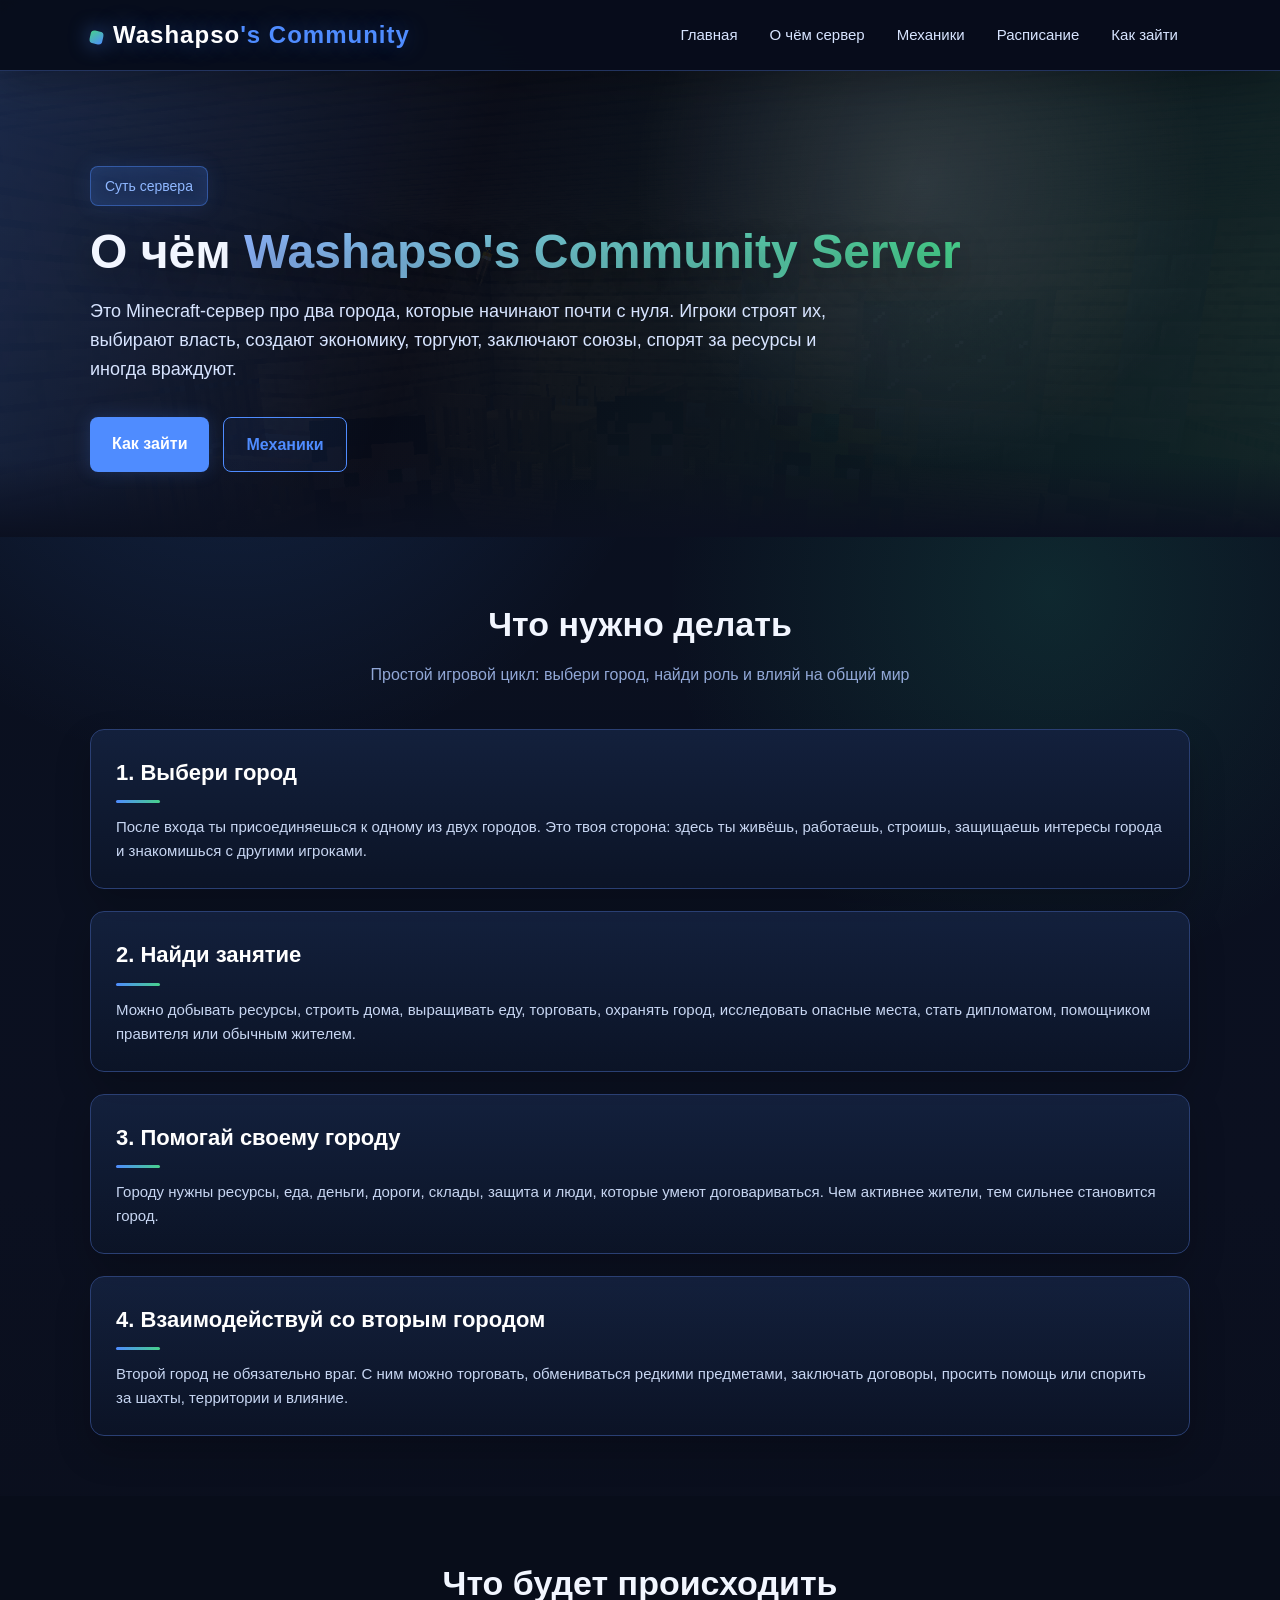
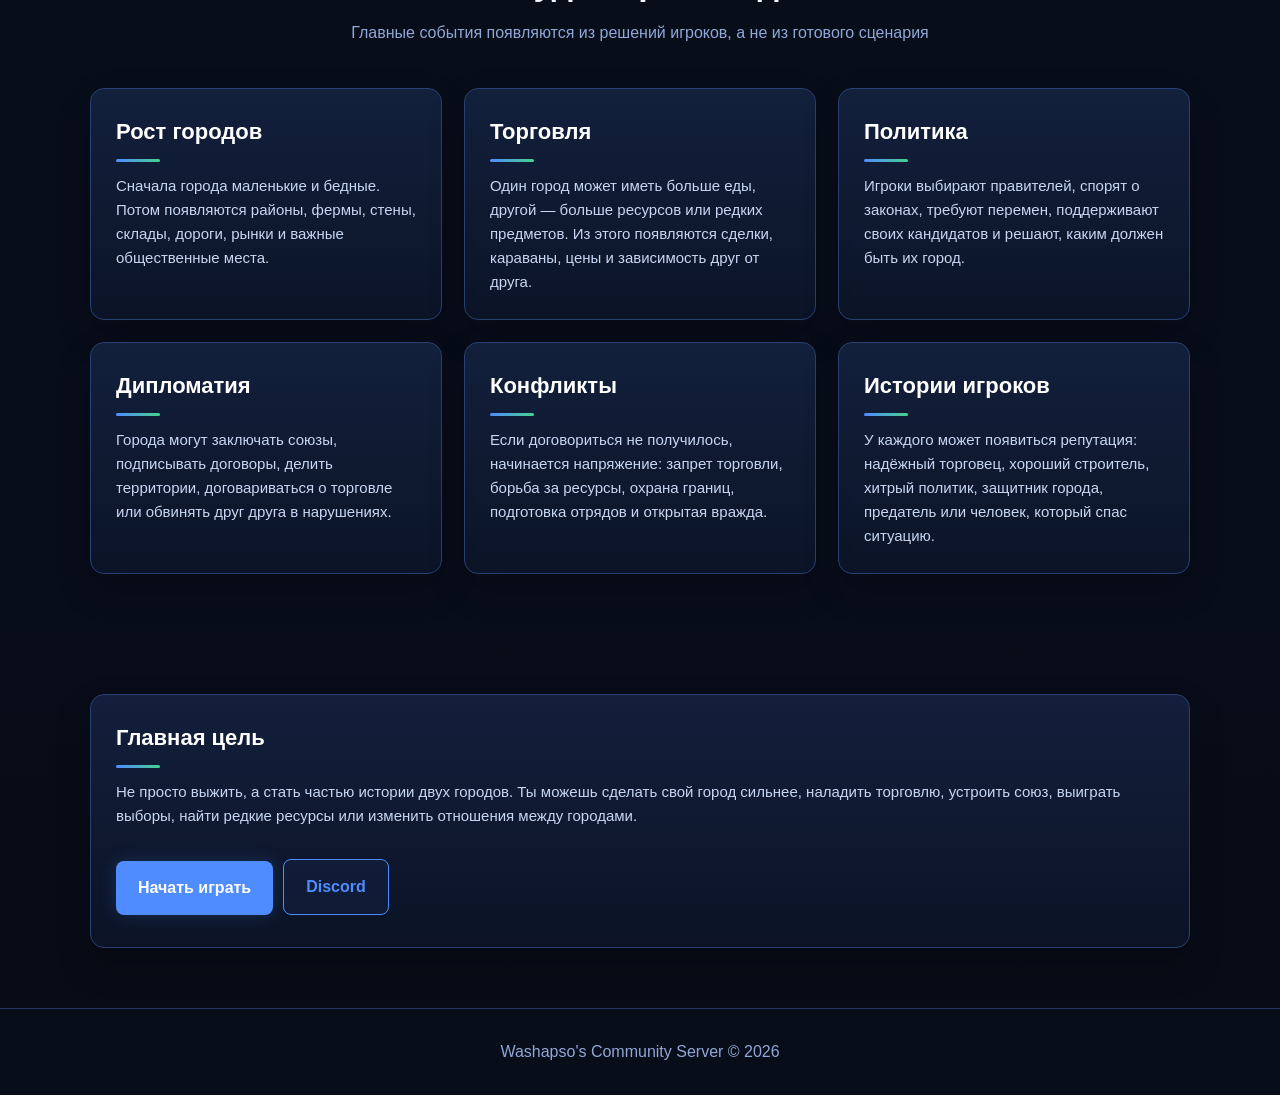
==== about.html @ c5981909 "Add files via upload" ====
<!DOCTYPE html>
<html lang="ru">
<head>
<meta charset="UTF-8">
<meta name="viewport" content="width=device-width, initial-scale=1.0">
<title>Washapso's Community Server — О чём сервер</title>
<style>
*{margin:0;padding:0;box-sizing:border-box}
body{font-family:Arial,sans-serif;background:#0b1020;color:#f2f6ff;line-height:1.6}
header{background:rgba(8,13,28,.95);border-bottom:1px solid #23345f;position:sticky;top:0;z-index:10}
.container{width:90%;max-width:1100px;margin:0 auto}
.nav{min-height:70px;display:flex;justify-content:space-between;align-items:center;gap:15px}
.logo{font-size:24px;font-weight:bold;letter-spacing:1px;color:#fff;text-decoration:none}
.logo span{color:#4f8cff}
.nav-links a{color:#d7e4ff;text-decoration:none;margin-left:22px;font-size:15px;transition:.2s}
.nav-links a:hover{color:#4f8cff}
.hero{padding:95px 0 65px;background:linear-gradient(rgba(8,13,28,.86),rgba(7,11,24,.98)),url("background.png");background-size:cover;background-position:center;background-repeat:no-repeat}
.hero.home{min-height:82vh;display:flex;align-items:center}
.hero-content{max-width:760px}
.tag{display:inline-block;background:rgba(79,140,255,.16);border:1px solid rgba(79,140,255,.45);color:#8fb7ff;padding:8px 14px;border-radius:30px;font-size:14px;margin-bottom:20px}
h1{font-size:48px;line-height:1.1;margin-bottom:18px}
h1 span{color:#4f8cff}
.hero p{color:#d7e4ff;font-size:18px;max-width:760px;margin-bottom:28px}
section{padding:60px 0}.features{background:#080d1a}
.section-title{text-align:center;margin-bottom:42px}
.section-title h2{font-size:34px;margin-bottom:10px}.section-title p{color:#91a7d6}
.cards{display:grid;grid-template-columns:repeat(auto-fit,minmax(260px,1fr));gap:22px}
.card,.step,.ip-box{background:#101a33;border:1px solid #2a3f73;border-radius:14px;padding:25px;transition:.2s}
.card:hover,.step:hover,.ip-box:hover{transform:translateY(-3px);border-color:#4f8cff;box-shadow:0 0 22px rgba(79,140,255,.10)}
.card h3,.step h2,.ip-box h3{color:#fff;font-size:22px;margin-bottom:12px}
.card p,.step p,.ip-box p,li{color:#c7d6f2;font-size:15px}
ul{margin-left:20px;margin-top:10px}
.buttons{display:flex;gap:14px;flex-wrap:wrap}
.btn{display:inline-block;padding:14px 22px;border-radius:8px;text-decoration:none;font-weight:bold;transition:.2s;margin-top:5px}
.btn-primary{background:#4f8cff;color:white;box-shadow:0 0 18px rgba(79,140,255,.20)}
.btn-primary:hover{background:#3f72d6}
.btn-secondary{border:1px solid #4f8cff;color:#4f8cff}
.btn-secondary:hover{background:rgba(79,140,255,.14)}
.ip{margin-top:12px;padding:16px;background:#0b1020;border:1px dashed #4f8cff;border-radius:10px;font-size:21px;color:#4f8cff;word-break:break-all;display:inline-block}
.steps{display:grid;gap:22px}.warning{border-left:5px solid #d8674a}.note{color:#91a7d6;font-size:14px;margin-top:10px}
.time-schedule{max-width:760px;margin:0 auto;background:#101a33;border:1px solid #2a3f73;border-radius:18px;overflow:hidden;box-shadow:0 0 24px rgba(79,140,255,.10)}
.time-row{display:grid;grid-template-columns:160px 1fr;border-bottom:1px solid #2a3f73;transition:.2s}
.time-row:last-child{border-bottom:none}.time-row:hover{background:rgba(79,140,255,.08)}
.time-cell{padding:18px;color:#c7d6f2}.time-cell:first-child{border-right:1px solid #2a3f73;color:#8fb7ff;font-weight:bold;font-size:18px;text-align:center;background:#0d162b}
.time-note{max-width:760px;margin:28px auto 0;background:rgba(79,140,255,.10);border:1px solid rgba(79,140,255,.35);border-radius:16px;padding:22px;color:#d7e4ff;text-align:center}
footer{padding:30px 0;text-align:center;border-top:1px solid #23345f;color:#91a7d6;background:#080d1a}
@media(max-width:700px){.nav{padding:18px 0;flex-direction:column}.nav-links{text-align:center}.nav-links a{margin:0 8px;font-size:14px}h1{font-size:36px}.hero{text-align:center}.buttons{justify-content:center}.time-row{grid-template-columns:1fr}.time-cell:first-child{border-right:none;border-bottom:1px solid #2a3f73}.time-cell{text-align:center}}
</style>
<link rel="stylesheet" href="enhance.css">
<script src="enhance.js" defer></script>
</head>
<body>
<header><div class="container"><div class="nav">
<a href="index.html" class="logo">Washapso<span>'s Community</span></a>
<div class="nav-links">
<a href="index.html">Главная</a>
<a href="about.html">О чём сервер</a>
<a href="mechanics.html">Механики</a>
<a href="schedule.html">Расписание</a>
<a href="guide.html">Как зайти</a>
</div></div></div></header>

<section class="hero"><div class="container"><div class="tag">Суть сервера</div><h1>О чём <span>Washapso's Community Server</span></h1><p>Это Minecraft-сервер про два города, которые начинают почти с нуля. Игроки строят их, выбирают власть, создают экономику, торгуют, заключают союзы, спорят за ресурсы и иногда враждуют.</p><div class="buttons"><a href="guide.html" class="btn btn-primary">Как зайти</a><a href="mechanics.html" class="btn btn-secondary">Механики</a></div></div></section>

<section><div class="container"><div class="section-title"><h2>Что нужно делать</h2><p>Простой игровой цикл: выбери город, найди роль и влияй на общий мир</p></div>
<div class="steps">
<div class="step"><h2>1. Выбери город</h2><p>После входа ты присоединяешься к одному из двух городов. Это твоя сторона: здесь ты живёшь, работаешь, строишь, защищаешь интересы города и знакомишься с другими игроками.</p></div>
<div class="step"><h2>2. Найди занятие</h2><p>Можно добывать ресурсы, строить дома, выращивать еду, торговать, охранять город, исследовать опасные места, стать дипломатом, помощником правителя или обычным жителем.</p></div>
<div class="step"><h2>3. Помогай своему городу</h2><p>Городу нужны ресурсы, еда, деньги, дороги, склады, защита и люди, которые умеют договариваться. Чем активнее жители, тем сильнее становится город.</p></div>
<div class="step"><h2>4. Взаимодействуй со вторым городом</h2><p>Второй город не обязательно враг. С ним можно торговать, обмениваться редкими предметами, заключать договоры, просить помощь или спорить за шахты, территории и влияние.</p></div>
</div></div></section>

<section class="features"><div class="container"><div class="section-title"><h2>Что будет происходить</h2><p>Главные события появляются из решений игроков, а не из готового сценария</p></div>
<div class="cards">
<div class="card"><h3>Рост городов</h3><p>Сначала города маленькие и бедные. Потом появляются районы, фермы, стены, склады, дороги, рынки и важные общественные места.</p></div>
<div class="card"><h3>Торговля</h3><p>Один город может иметь больше еды, другой — больше ресурсов или редких предметов. Из этого появляются сделки, караваны, цены и зависимость друг от друга.</p></div>
<div class="card"><h3>Политика</h3><p>Игроки выбирают правителей, спорят о законах, требуют перемен, поддерживают своих кандидатов и решают, каким должен быть их город.</p></div>
<div class="card"><h3>Дипломатия</h3><p>Города могут заключать союзы, подписывать договоры, делить территории, договариваться о торговле или обвинять друг друга в нарушениях.</p></div>
<div class="card"><h3>Конфликты</h3><p>Если договориться не получилось, начинается напряжение: запрет торговли, борьба за ресурсы, охрана границ, подготовка отрядов и открытая вражда.</p></div>
<div class="card"><h3>Истории игроков</h3><p>У каждого может появиться репутация: надёжный торговец, хороший строитель, хитрый политик, защитник города, предатель или человек, который спас ситуацию.</p></div>
</div></div></section>

<section><div class="container"><div class="ip-box"><h3>Главная цель</h3><p>Не просто выжить, а стать частью истории двух городов. Ты можешь сделать свой город сильнее, наладить торговлю, устроить союз, выиграть выборы, найти редкие ресурсы или изменить отношения между городами.</p><br><a href="guide.html" class="btn btn-primary">Начать играть</a><a href="https://discord.gg/q3A6Ncnrwr" class="btn btn-secondary" target="_blank" rel="noopener noreferrer">Discord</a></div></div></section>

<footer><div class="container"><p>Washapso's Community Server © 2026</p></div></footer>
</body></html>
---- enhance.css ----
html{scroll-behavior:smooth}
body{
  min-height:100vh;
  overflow-x:hidden;
  background:
    radial-gradient(circle at 18% 12%,rgba(68,143,255,.18),transparent 28rem),
    radial-gradient(circle at 82% 22%,rgba(47,202,152,.13),transparent 24rem),
    linear-gradient(180deg,#09101f 0%,#0b1020 44%,#070b15 100%);
}
body::before{
  content:"";
  position:fixed;
  inset:0;
  pointer-events:none;
  z-index:-1;
  opacity:.22;
  background-image:
    linear-gradient(rgba(255,255,255,.05) 1px,transparent 1px),
    linear-gradient(90deg,rgba(255,255,255,.05) 1px,transparent 1px);
  background-size:56px 56px;
  mask-image:linear-gradient(to bottom,rgba(0,0,0,.9),transparent 80%);
}
header{
  backdrop-filter:blur(16px);
  box-shadow:0 12px 36px rgba(0,0,0,.24);
}
.logo{position:relative;text-shadow:0 0 22px rgba(79,140,255,.35)}
.logo::before{
  content:"";
  display:inline-block;
  width:13px;
  height:13px;
  margin-right:10px;
  border-radius:4px;
  background:linear-gradient(135deg,#47d18c,#4f8cff);
  box-shadow:0 0 20px rgba(79,140,255,.62);
  transform:translateY(1px) rotate(12deg);
}
.nav-links{
  display:flex;
  align-items:center;
  gap:8px;
  flex-wrap:wrap;
}
.nav-links a{
  margin-left:0;
  padding:9px 12px;
  border-radius:8px;
  position:relative;
}
.nav-links a:hover,.nav-links a.active{
  color:#fff;
  background:rgba(79,140,255,.14);
}
.nav-links a.active::after{
  content:"";
  position:absolute;
  left:12px;
  right:12px;
  bottom:5px;
  height:2px;
  border-radius:999px;
  background:#47d18c;
}
.hero{
  position:relative;
  overflow:hidden;
  background-attachment:fixed;
}
.hero::before{
  content:"";
  position:absolute;
  inset:0;
  pointer-events:none;
  background:
    linear-gradient(110deg,rgba(79,140,255,.2),transparent 35%,rgba(71,209,140,.12)),
    radial-gradient(circle at 72% 24%,rgba(255,255,255,.14),transparent 18rem);
  animation:heroGlow 8s ease-in-out infinite alternate;
}
.hero::after{
  content:"";
  position:absolute;
  left:0;
  right:0;
  bottom:-1px;
  height:80px;
  background:linear-gradient(to bottom,transparent,#0b1020);
}
.hero .container{position:relative;z-index:1}
.tag{
  border-radius:8px;
  box-shadow:inset 0 0 18px rgba(79,140,255,.1),0 0 22px rgba(79,140,255,.12);
}
h1{
  max-width:920px;
  letter-spacing:0;
  text-wrap:balance;
  text-shadow:0 10px 32px rgba(0,0,0,.38);
}
h1 span{
  background:linear-gradient(90deg,#8fb7ff,#47d18c);
  -webkit-background-clip:text;
  background-clip:text;
  color:transparent;
}
section{position:relative}
.section-title h2{text-wrap:balance}
.cards{align-items:stretch}
.card,.step,.ip-box,.time-schedule,.time-note{
  position:relative;
  overflow:hidden;
  background:linear-gradient(180deg,rgba(20,33,62,.94),rgba(12,20,39,.94));
  box-shadow:0 16px 36px rgba(0,0,0,.2);
}
.card::before,.step::before,.ip-box::before{
  content:"";
  position:absolute;
  inset:0;
  pointer-events:none;
  opacity:0;
  background:linear-gradient(135deg,rgba(79,140,255,.18),transparent 36%,rgba(71,209,140,.12));
  transition:opacity .25s ease;
}
.card:hover::before,.step:hover::before,.ip-box:hover::before{opacity:1}
.card:hover,.step:hover,.ip-box:hover{
  transform:translateY(-7px);
  box-shadow:0 22px 50px rgba(0,0,0,.34),0 0 28px rgba(79,140,255,.18);
}
.card h3,.step h2,.ip-box h3{position:relative}
.card h3::after,.step h2::after,.ip-box h3::after{
  content:"";
  display:block;
  width:44px;
  height:3px;
  margin-top:10px;
  border-radius:999px;
  background:linear-gradient(90deg,#4f8cff,#47d18c);
}
.btn{
  position:relative;
  overflow:hidden;
  border-radius:8px;
  transform:translateZ(0);
}
.btn:hover{transform:translateY(-2px)}
.step .btn + .btn,.ip-box .btn + .btn{margin-left:10px}
.btn::after{
  content:"";
  position:absolute;
  inset:auto auto 0 50%;
  width:0;
  height:0;
  border-radius:999px;
  background:rgba(255,255,255,.22);
  transform:translate(-50%,50%);
  transition:width .35s ease,height .35s ease;
}
.btn:active::after{width:240px;height:240px}
.btn-secondary{
  background:rgba(79,140,255,.06);
}
.ip{
  cursor:pointer;
  transition:transform .2s ease,box-shadow .2s ease,background .2s ease;
}
.ip:hover{
  transform:translateY(-2px);
  background:#0e1930;
  box-shadow:0 0 24px rgba(79,140,255,.16);
}
.copy-badge{
  display:inline-flex;
  margin-left:10px;
  padding:7px 10px;
  border:1px solid rgba(71,209,140,.45);
  border-radius:8px;
  color:#9ff0c2;
  background:rgba(71,209,140,.1);
  font-size:13px;
  vertical-align:middle;
  opacity:0;
  transform:translateY(6px);
  transition:.22s ease;
}
.copy-badge.show{opacity:1;transform:translateY(0)}
.time-row{
  cursor:default;
  background:linear-gradient(90deg,transparent,transparent);
}
.time-row.active{
  background:linear-gradient(90deg,rgba(71,209,140,.12),rgba(79,140,255,.08));
}
.time-row.active .time-cell:first-child{color:#9ff0c2}
.reveal{
  opacity:0;
  transform:translateY(24px);
  transition:opacity .55s ease,transform .55s ease;
}
.reveal.visible{
  opacity:1;
  transform:translateY(0);
}
.page-progress{
  position:fixed;
  left:0;
  top:0;
  height:3px;
  width:0;
  z-index:99;
  background:linear-gradient(90deg,#4f8cff,#47d18c);
  box-shadow:0 0 18px rgba(79,140,255,.5);
}
.to-top{
  position:fixed;
  right:18px;
  bottom:18px;
  width:44px;
  height:44px;
  border:1px solid rgba(143,183,255,.45);
  border-radius:8px;
  color:#fff;
  background:rgba(16,26,51,.86);
  backdrop-filter:blur(12px);
  cursor:pointer;
  opacity:0;
  transform:translateY(12px);
  pointer-events:none;
  transition:.22s ease;
  z-index:20;
}
.to-top.show{
  opacity:1;
  transform:translateY(0);
  pointer-events:auto;
}
.to-top:hover{background:#4f8cff}
@keyframes heroGlow{
  from{opacity:.55;transform:translateX(-2%)}
  to{opacity:1;transform:translateX(2%)}
}
@media(max-width:700px){
  .hero{background-attachment:scroll}
  .nav-links{justify-content:center}
  .nav-links a{padding:8px 9px}
  .copy-badge{display:flex;width:max-content;margin:10px auto 0}
  .step .btn + .btn,.ip-box .btn + .btn{margin-left:0}
  .to-top{right:12px;bottom:12px}
}
@media(prefers-reduced-motion:reduce){
  *,*::before,*::after{animation:none!important;scroll-behavior:auto!important;transition:none!important}
  .reveal{opacity:1;transform:none}
}
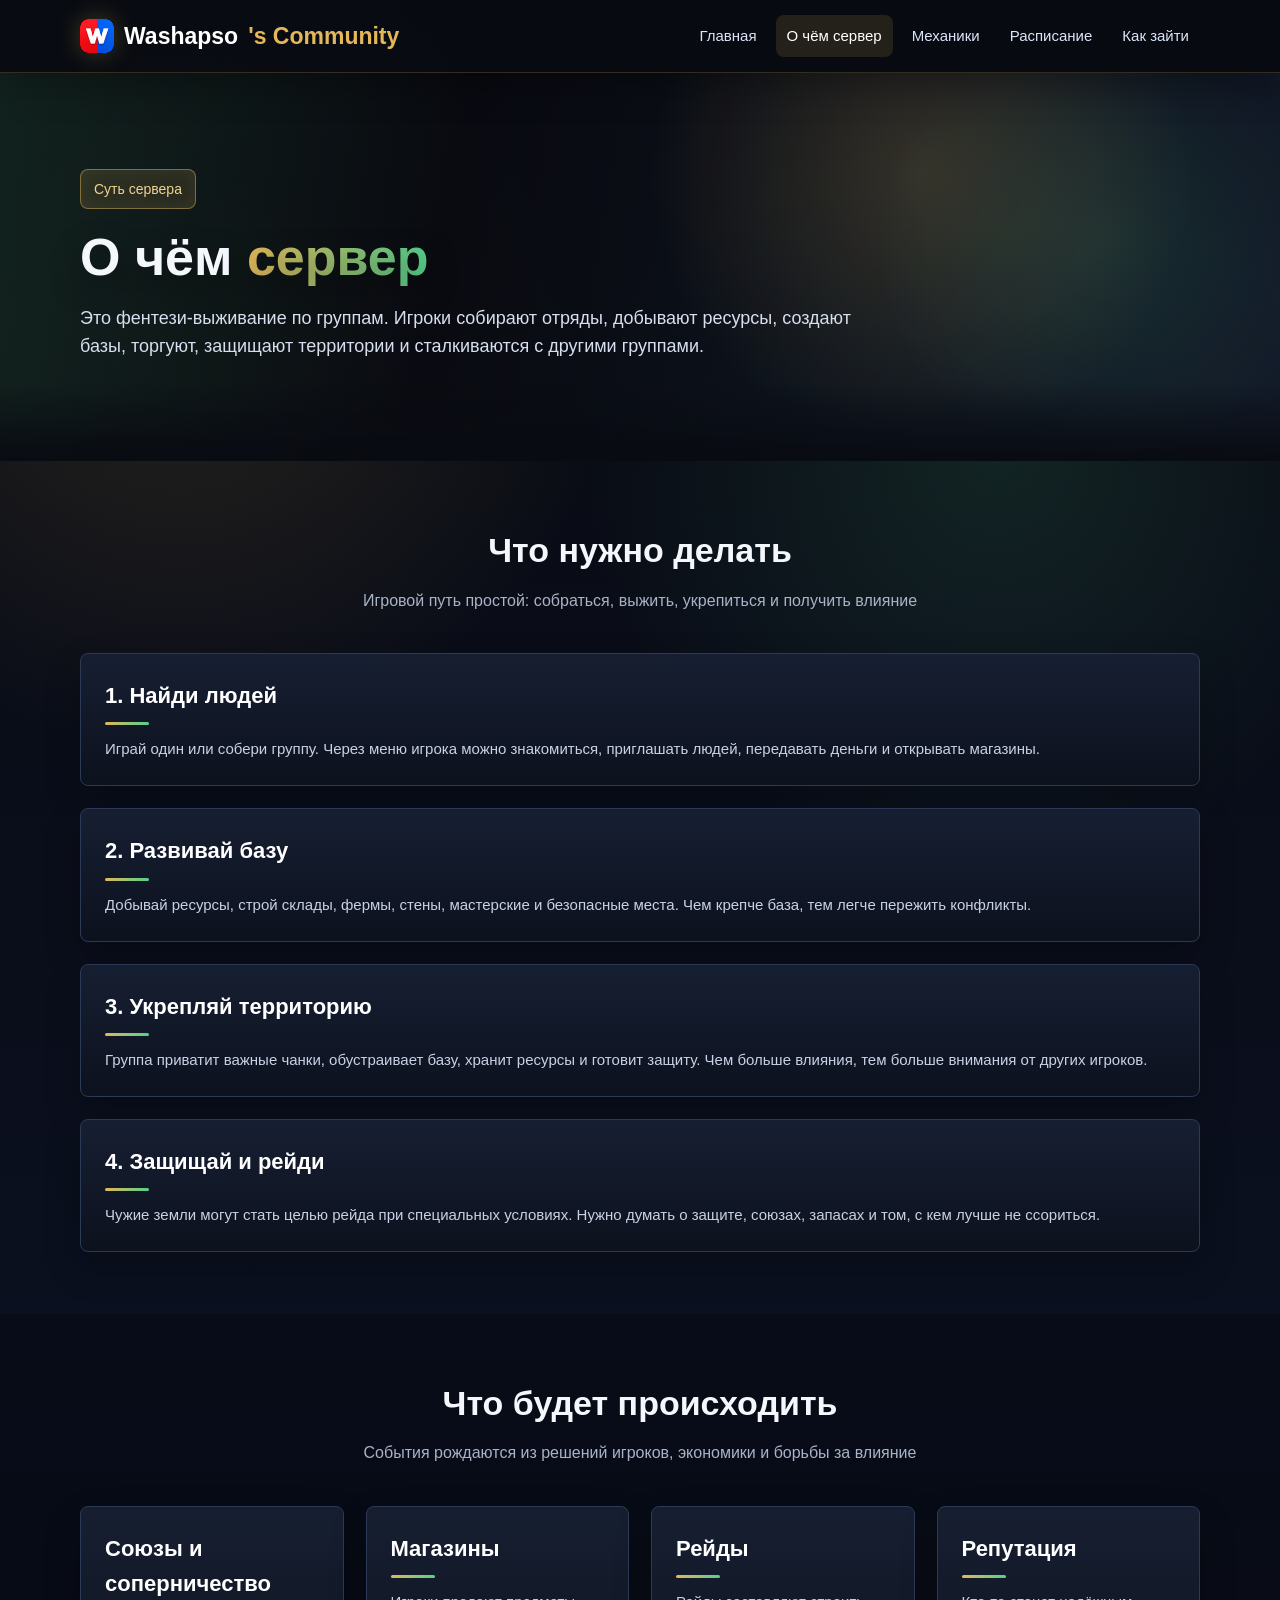
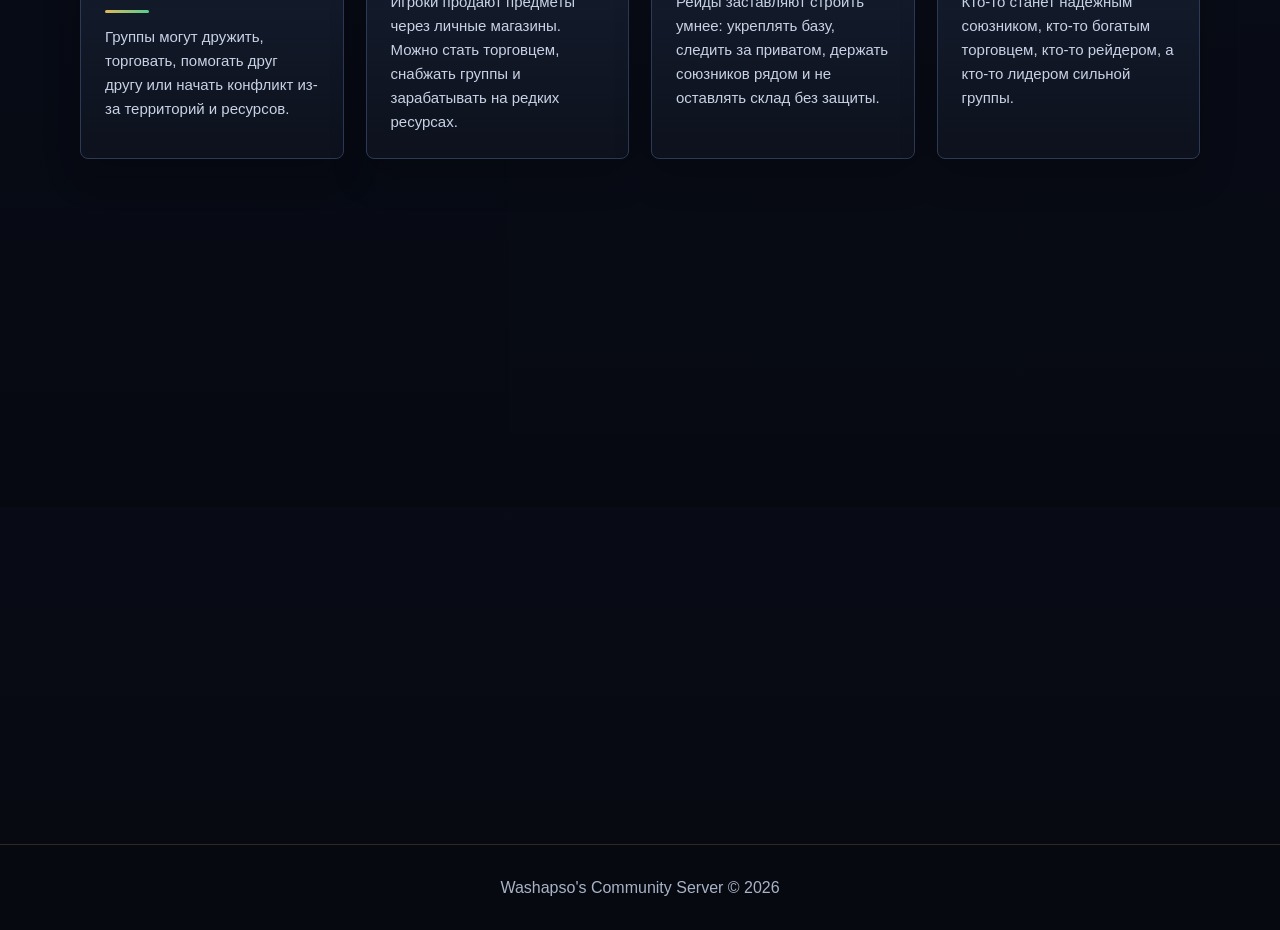
==== commit 36569340: "Add files via upload" ====
--- a/about.html
+++ b/about.html
@@ -4,54 +4,12 @@
 <meta charset="UTF-8">
 <meta name="viewport" content="width=device-width, initial-scale=1.0">
 <title>Washapso's Community Server — О чём сервер</title>
-<style>
-*{margin:0;padding:0;box-sizing:border-box}
-body{font-family:Arial,sans-serif;background:#0b1020;color:#f2f6ff;line-height:1.6}
-header{background:rgba(8,13,28,.95);border-bottom:1px solid #23345f;position:sticky;top:0;z-index:10}
-.container{width:90%;max-width:1100px;margin:0 auto}
-.nav{min-height:70px;display:flex;justify-content:space-between;align-items:center;gap:15px}
-.logo{font-size:24px;font-weight:bold;letter-spacing:1px;color:#fff;text-decoration:none}
-.logo span{color:#4f8cff}
-.nav-links a{color:#d7e4ff;text-decoration:none;margin-left:22px;font-size:15px;transition:.2s}
-.nav-links a:hover{color:#4f8cff}
-.hero{padding:95px 0 65px;background:linear-gradient(rgba(8,13,28,.86),rgba(7,11,24,.98)),url("background.png");background-size:cover;background-position:center;background-repeat:no-repeat}
-.hero.home{min-height:82vh;display:flex;align-items:center}
-.hero-content{max-width:760px}
-.tag{display:inline-block;background:rgba(79,140,255,.16);border:1px solid rgba(79,140,255,.45);color:#8fb7ff;padding:8px 14px;border-radius:30px;font-size:14px;margin-bottom:20px}
-h1{font-size:48px;line-height:1.1;margin-bottom:18px}
-h1 span{color:#4f8cff}
-.hero p{color:#d7e4ff;font-size:18px;max-width:760px;margin-bottom:28px}
-section{padding:60px 0}.features{background:#080d1a}
-.section-title{text-align:center;margin-bottom:42px}
-.section-title h2{font-size:34px;margin-bottom:10px}.section-title p{color:#91a7d6}
-.cards{display:grid;grid-template-columns:repeat(auto-fit,minmax(260px,1fr));gap:22px}
-.card,.step,.ip-box{background:#101a33;border:1px solid #2a3f73;border-radius:14px;padding:25px;transition:.2s}
-.card:hover,.step:hover,.ip-box:hover{transform:translateY(-3px);border-color:#4f8cff;box-shadow:0 0 22px rgba(79,140,255,.10)}
-.card h3,.step h2,.ip-box h3{color:#fff;font-size:22px;margin-bottom:12px}
-.card p,.step p,.ip-box p,li{color:#c7d6f2;font-size:15px}
-ul{margin-left:20px;margin-top:10px}
-.buttons{display:flex;gap:14px;flex-wrap:wrap}
-.btn{display:inline-block;padding:14px 22px;border-radius:8px;text-decoration:none;font-weight:bold;transition:.2s;margin-top:5px}
-.btn-primary{background:#4f8cff;color:white;box-shadow:0 0 18px rgba(79,140,255,.20)}
-.btn-primary:hover{background:#3f72d6}
-.btn-secondary{border:1px solid #4f8cff;color:#4f8cff}
-.btn-secondary:hover{background:rgba(79,140,255,.14)}
-.ip{margin-top:12px;padding:16px;background:#0b1020;border:1px dashed #4f8cff;border-radius:10px;font-size:21px;color:#4f8cff;word-break:break-all;display:inline-block}
-.steps{display:grid;gap:22px}.warning{border-left:5px solid #d8674a}.note{color:#91a7d6;font-size:14px;margin-top:10px}
-.time-schedule{max-width:760px;margin:0 auto;background:#101a33;border:1px solid #2a3f73;border-radius:18px;overflow:hidden;box-shadow:0 0 24px rgba(79,140,255,.10)}
-.time-row{display:grid;grid-template-columns:160px 1fr;border-bottom:1px solid #2a3f73;transition:.2s}
-.time-row:last-child{border-bottom:none}.time-row:hover{background:rgba(79,140,255,.08)}
-.time-cell{padding:18px;color:#c7d6f2}.time-cell:first-child{border-right:1px solid #2a3f73;color:#8fb7ff;font-weight:bold;font-size:18px;text-align:center;background:#0d162b}
-.time-note{max-width:760px;margin:28px auto 0;background:rgba(79,140,255,.10);border:1px solid rgba(79,140,255,.35);border-radius:16px;padding:22px;color:#d7e4ff;text-align:center}
-footer{padding:30px 0;text-align:center;border-top:1px solid #23345f;color:#91a7d6;background:#080d1a}
-@media(max-width:700px){.nav{padding:18px 0;flex-direction:column}.nav-links{text-align:center}.nav-links a{margin:0 8px;font-size:14px}h1{font-size:36px}.hero{text-align:center}.buttons{justify-content:center}.time-row{grid-template-columns:1fr}.time-cell:first-child{border-right:none;border-bottom:1px solid #2a3f73}.time-cell{text-align:center}}
-</style>
-<link rel="stylesheet" href="enhance.css">
-<script src="enhance.js" defer></script>
+<link rel="stylesheet" href="styles.css?v=5">
+<script src="app.js" defer></script>
 </head>
 <body>
 <header><div class="container"><div class="nav">
-<a href="index.html" class="logo">Washapso<span>'s Community</span></a>
+<a href="index.html" class="logo"><img src="server-icon.png" alt="">Washapso<span>'s Community</span></a>
 <div class="nav-links">
 <a href="index.html">Главная</a>
 <a href="about.html">О чём сервер</a>
@@ -60,27 +18,27 @@
 <a href="guide.html">Как зайти</a>
 </div></div></div></header>
 
-<section class="hero"><div class="container"><div class="tag">Суть сервера</div><h1>О чём <span>Washapso's Community Server</span></h1><p>Это Minecraft-сервер про два города, которые начинают почти с нуля. Игроки строят их, выбирают власть, создают экономику, торгуют, заключают союзы, спорят за ресурсы и иногда враждуют.</p><div class="buttons"><a href="guide.html" class="btn btn-primary">Как зайти</a><a href="mechanics.html" class="btn btn-secondary">Механики</a></div></div></section>
+<section class="hero"><div class="container"><div class="tag">Суть сервера</div><h1>О чём <span>сервер</span></h1><p>Это фентези-выживание по группам. Игроки собирают отряды, добывают ресурсы, создают базы, торгуют, защищают территории и сталкиваются с другими группами.</p></div></section>
 
-<section><div class="container"><div class="section-title"><h2>Что нужно делать</h2><p>Простой игровой цикл: выбери город, найди роль и влияй на общий мир</p></div>
+<section><div class="container"><div class="section-title"><h2>Что нужно делать</h2><p>Игровой путь простой: собраться, выжить, укрепиться и получить влияние</p></div>
 <div class="steps">
-<div class="step"><h2>1. Выбери город</h2><p>После входа ты присоединяешься к одному из двух городов. Это твоя сторона: здесь ты живёшь, работаешь, строишь, защищаешь интересы города и знакомишься с другими игроками.</p></div>
-<div class="step"><h2>2. Найди занятие</h2><p>Можно добывать ресурсы, строить дома, выращивать еду, торговать, охранять город, исследовать опасные места, стать дипломатом, помощником правителя или обычным жителем.</p></div>
-<div class="step"><h2>3. Помогай своему городу</h2><p>Городу нужны ресурсы, еда, деньги, дороги, склады, защита и люди, которые умеют договариваться. Чем активнее жители, тем сильнее становится город.</p></div>
-<div class="step"><h2>4. Взаимодействуй со вторым городом</h2><p>Второй город не обязательно враг. С ним можно торговать, обмениваться редкими предметами, заключать договоры, просить помощь или спорить за шахты, территории и влияние.</p></div>
+<div class="step"><h2>1. Найди людей</h2><p>Играй один или собери группу. Через меню игрока можно знакомиться, приглашать людей, передавать деньги и открывать магазины.</p></div>
+<div class="step"><h2>2. Развивай базу</h2><p>Добывай ресурсы, строй склады, фермы, стены, мастерские и безопасные места. Чем крепче база, тем легче пережить конфликты.</p></div>
+<div class="step"><h2>3. Укрепляй территорию</h2><p>Группа приватит важные чанки, обустраивает базу, хранит ресурсы и готовит защиту. Чем больше влияния, тем больше внимания от других игроков.</p></div>
+<div class="step"><h2>4. Защищай и рейди</h2><p>Чужие земли могут стать целью рейда при специальных условиях. Нужно думать о защите, союзах, запасах и том, с кем лучше не ссориться.</p></div>
 </div></div></section>
 
-<section class="features"><div class="container"><div class="section-title"><h2>Что будет происходить</h2><p>Главные события появляются из решений игроков, а не из готового сценария</p></div>
+<section class="section-alt"><div class="container"><div class="section-title"><h2>Что будет происходить</h2><p>События рождаются из решений игроков, экономики и борьбы за влияние</p></div>
 <div class="cards">
-<div class="card"><h3>Рост городов</h3><p>Сначала города маленькие и бедные. Потом появляются районы, фермы, стены, склады, дороги, рынки и важные общественные места.</p></div>
-<div class="card"><h3>Торговля</h3><p>Один город может иметь больше еды, другой — больше ресурсов или редких предметов. Из этого появляются сделки, караваны, цены и зависимость друг от друга.</p></div>
-<div class="card"><h3>Политика</h3><p>Игроки выбирают правителей, спорят о законах, требуют перемен, поддерживают своих кандидатов и решают, каким должен быть их город.</p></div>
-<div class="card"><h3>Дипломатия</h3><p>Города могут заключать союзы, подписывать договоры, делить территории, договариваться о торговле или обвинять друг друга в нарушениях.</p></div>
-<div class="card"><h3>Конфликты</h3><p>Если договориться не получилось, начинается напряжение: запрет торговли, борьба за ресурсы, охрана границ, подготовка отрядов и открытая вражда.</p></div>
-<div class="card"><h3>Истории игроков</h3><p>У каждого может появиться репутация: надёжный торговец, хороший строитель, хитрый политик, защитник города, предатель или человек, который спас ситуацию.</p></div>
+<div class="card"><h3>Союзы и соперничество</h3><p>Группы могут дружить, торговать, помогать друг другу или начать конфликт из-за территорий и ресурсов.</p></div>
+<div class="card"><h3>Магазины</h3><p>Игроки продают предметы через личные магазины. Можно стать торговцем, снабжать группы и зарабатывать на редких ресурсах.</p></div>
+<div class="card"><h3>Рейды</h3><p>Рейды заставляют строить умнее: укреплять базу, следить за приватом, держать союзников рядом и не оставлять склад без защиты.</p></div>
+<div class="card"><h3>Репутация</h3><p>Кто-то станет надёжным союзником, кто-то богатым торговцем, кто-то рейдером, а кто-то лидером сильной группы.</p></div>
+<div class="card"><h3>Фентези-мир</h3><p>Мир не ограничивается обычным выживанием: здесь важны приключения, редкие предметы, опасные места и атмосфера отрядов.</p></div>
+<div class="card"><h3>Редкие королевства</h3><p>Королевство — не базовая механика для всех, а редкий статус для группы, которая стала большой, устойчивой и заметной.</p></div>
 </div></div></section>
 
-<section><div class="container"><div class="ip-box"><h3>Главная цель</h3><p>Не просто выжить, а стать частью истории двух городов. Ты можешь сделать свой город сильнее, наладить торговлю, устроить союз, выиграть выборы, найти редкие ресурсы или изменить отношения между городами.</p><br><a href="guide.html" class="btn btn-primary">Начать играть</a><a href="https://discord.gg/q3A6Ncnrwr" class="btn btn-secondary" target="_blank" rel="noopener noreferrer">Discord</a></div></div></section>
+<section><div class="container"><div class="callout"><h3>Главная цель</h3><p>Не просто выжить, а собрать сильную группу, заработать влияние, защитить территорию и оставить след в истории сервера.</p><br><a href="guide.html" class="btn btn-primary">Начать играть</a><a href="mechanics.html" class="btn btn-secondary">Механики</a></div></div></section>
 
 <footer><div class="container"><p>Washapso's Community Server © 2026</p></div></footer>
 </body></html>
--- a/styles.css
+++ b/styles.css
@@ -0,0 +1,212 @@
+:root{
+  --bg:#090b12;
+  --panel:#111827;
+  --panel-2:#172033;
+  --text:#f4f7fb;
+  --muted:#a8b3c7;
+  --line:#2d3a55;
+  --gold:#e3b75a;
+  --green:#54d08d;
+  --red:#e66b65;
+  --blue:#6da7ff;
+}
+*{box-sizing:border-box;margin:0;padding:0}
+html{scroll-behavior:smooth}
+body{
+  font-family:Arial,sans-serif;
+  min-height:100vh;
+  color:var(--text);
+  line-height:1.6;
+  background:
+    radial-gradient(circle at 14% 12%,rgba(227,183,90,.14),transparent 28rem),
+    radial-gradient(circle at 78% 18%,rgba(84,208,141,.12),transparent 26rem),
+    linear-gradient(180deg,#080a10 0%,#0b1020 55%,#070910 100%);
+  overflow-x:hidden;
+}
+body::before{
+  content:"";
+  position:fixed;
+  inset:0;
+  pointer-events:none;
+  z-index:-1;
+  opacity:.24;
+  background-image:
+    linear-gradient(rgba(255,255,255,.05) 1px,transparent 1px),
+    linear-gradient(90deg,rgba(255,255,255,.05) 1px,transparent 1px);
+  background-size:56px 56px;
+  mask-image:linear-gradient(to bottom,#000,transparent 78%);
+}
+.container{width:90%;max-width:1120px;margin:0 auto}
+header{
+  position:sticky;
+  top:0;
+  z-index:20;
+  background:rgba(8,11,18,.86);
+  border-bottom:1px solid rgba(227,183,90,.2);
+  backdrop-filter:blur(16px);
+  box-shadow:0 14px 36px rgba(0,0,0,.28);
+}
+.nav{min-height:72px;display:flex;align-items:center;justify-content:space-between;gap:18px}
+.logo{display:flex;align-items:center;gap:10px;color:#fff;text-decoration:none;font-size:23px;font-weight:800;letter-spacing:0}
+.logo img{
+  width:34px;
+  height:34px;
+  border-radius:8px;
+  box-shadow:0 0 24px rgba(227,183,90,.28);
+}
+.logo span{color:var(--gold)}
+.nav-links{display:flex;align-items:center;gap:8px;flex-wrap:wrap}
+.nav-links a{
+  color:#dce5f7;
+  text-decoration:none;
+  padding:9px 11px;
+  border-radius:8px;
+  font-size:15px;
+  transition:.2s;
+}
+.nav-links a:hover,.nav-links a.active{background:rgba(227,183,90,.13);color:#fff}
+.hero{
+  position:relative;
+  overflow:hidden;
+  padding:96px 0 72px;
+  background:
+    linear-gradient(110deg,rgba(8,10,16,.93),rgba(8,10,16,.78));
+}
+.hero.home{min-height:82vh;display:flex;align-items:center}
+.hero::before{
+  content:"";
+  position:absolute;
+  inset:0;
+  pointer-events:none;
+  background:
+    radial-gradient(circle at 72% 26%,rgba(227,183,90,.18),transparent 17rem),
+    radial-gradient(circle at 86% 44%,rgba(84,208,141,.11),transparent 14rem),
+    linear-gradient(100deg,rgba(84,208,141,.12),transparent 35%,rgba(109,167,255,.1));
+  animation:glow 8s ease-in-out infinite alternate;
+}
+.hero::after{
+  content:"";
+  position:absolute;
+  left:0;right:0;bottom:-1px;height:80px;
+  background:linear-gradient(to bottom,transparent,var(--bg));
+}
+.hero .container{position:relative;z-index:1}
+.hero-content{max-width:790px}
+.tag{
+  display:inline-block;
+  padding:8px 13px;
+  margin-bottom:20px;
+  border:1px solid rgba(227,183,90,.48);
+  border-radius:8px;
+  color:#f2d390;
+  background:rgba(227,183,90,.12);
+  box-shadow:inset 0 0 18px rgba(227,183,90,.08);
+  font-size:14px;
+}
+h1{max-width:900px;font-size:52px;line-height:1.08;margin-bottom:18px;text-wrap:balance;text-shadow:0 12px 32px rgba(0,0,0,.42)}
+h1 span{
+  color:transparent;
+  background:linear-gradient(90deg,var(--gold),var(--green));
+  -webkit-background-clip:text;
+  background-clip:text;
+}
+.hero p{max-width:780px;color:#d7dfef;font-size:18px;margin-bottom:28px}
+section{padding:62px 0}
+.section-alt{background:rgba(5,8,14,.42)}
+.section-title{text-align:center;margin-bottom:40px}
+.section-title h2{font-size:34px;margin-bottom:10px;text-wrap:balance}
+.section-title p{color:var(--muted)}
+.cards{display:grid;grid-template-columns:repeat(auto-fit,minmax(250px,1fr));gap:22px}
+.card,.step,.callout,.time-schedule,.time-note{
+  position:relative;
+  overflow:hidden;
+  background:linear-gradient(180deg,rgba(23,32,51,.96),rgba(13,18,30,.96));
+  border:1px solid var(--line);
+  border-radius:8px;
+  padding:24px;
+  box-shadow:0 16px 36px rgba(0,0,0,.22);
+  transition:transform .22s ease,border-color .22s ease,box-shadow .22s ease;
+}
+.card::before,.step::before,.callout::before{
+  content:"";
+  position:absolute;
+  inset:0;
+  opacity:0;
+  pointer-events:none;
+  background:linear-gradient(135deg,rgba(227,183,90,.14),transparent 40%,rgba(84,208,141,.1));
+  transition:.22s ease;
+}
+.card:hover,.step:hover,.callout:hover{transform:translateY(-6px);border-color:rgba(227,183,90,.65);box-shadow:0 24px 52px rgba(0,0,0,.34)}
+.card:hover::before,.step:hover::before,.callout:hover::before{opacity:1}
+.card h3,.step h2,.callout h3{position:relative;color:#fff;font-size:22px;margin-bottom:12px}
+.card h3::after,.step h2::after,.callout h3::after{
+  content:"";
+  display:block;
+  width:44px;
+  height:3px;
+  margin-top:9px;
+  border-radius:99px;
+  background:linear-gradient(90deg,var(--gold),var(--green));
+}
+.card p,.step p,.callout p,.time-cell,.time-note,li{position:relative;color:#c8d2e5;font-size:15px}
+.steps{display:grid;gap:22px}
+ul{margin-left:20px;margin-top:10px}
+.buttons{display:flex;gap:14px;flex-wrap:wrap}
+.btn{
+  display:inline-flex;
+  align-items:center;
+  justify-content:center;
+  min-height:48px;
+  padding:13px 20px;
+  border-radius:8px;
+  text-decoration:none;
+  font-weight:800;
+  transition:.2s;
+}
+.btn-primary{color:#17120a;background:linear-gradient(135deg,#f1c76b,var(--gold));box-shadow:0 0 24px rgba(227,183,90,.2)}
+.btn-primary:hover{transform:translateY(-2px);filter:brightness(1.05)}
+.btn-secondary{color:#dfe8f8;border:1px solid rgba(109,167,255,.55);background:rgba(109,167,255,.08)}
+.btn-secondary:hover{transform:translateY(-2px);background:rgba(109,167,255,.15)}
+.pill-row{display:flex;flex-wrap:wrap;gap:10px;margin-top:18px}
+.pill{padding:8px 11px;border:1px solid rgba(84,208,141,.35);border-radius:8px;color:#b8f3d0;background:rgba(84,208,141,.09);font-size:14px}
+.callout{border-left:5px solid var(--gold)}
+.warning{border-left:5px solid var(--red)}
+.ip{display:inline-block;margin-top:12px;padding:15px;background:#0a0f1b;border:1px dashed var(--gold);border-radius:8px;color:#f2d390;font-size:20px;word-break:break-all;cursor:pointer}
+.copy-badge{display:inline-flex;margin-left:10px;padding:7px 10px;border:1px solid rgba(84,208,141,.45);border-radius:8px;color:#b8f3d0;background:rgba(84,208,141,.1);font-size:13px;opacity:0;transform:translateY(6px);transition:.22s}
+.copy-badge.show{opacity:1;transform:translateY(0)}
+.time-schedule{max-width:820px;margin:0 auto;padding:0}
+.time-row{display:grid;grid-template-columns:170px 1fr;border-bottom:1px solid var(--line)}
+.time-row:last-child{border-bottom:none}
+.time-cell{padding:18px}
+.time-cell:first-child{color:#f2d390;font-weight:800;text-align:center;background:rgba(227,183,90,.08);border-right:1px solid var(--line)}
+.time-row.active{background:rgba(84,208,141,.09)}
+.time-note{max-width:820px;margin:26px auto 0;text-align:center}
+footer{padding:30px 0;text-align:center;color:var(--muted);border-top:1px solid rgba(227,183,90,.18);background:#070910}
+.page-progress{position:fixed;left:0;top:0;height:3px;width:0;z-index:99;background:linear-gradient(90deg,var(--gold),var(--green));box-shadow:0 0 18px rgba(227,183,90,.48)}
+.to-top{position:fixed;right:18px;bottom:18px;width:44px;height:44px;border:1px solid rgba(227,183,90,.5);border-radius:8px;color:#fff;background:rgba(17,24,39,.9);cursor:pointer;opacity:0;transform:translateY(12px);pointer-events:none;transition:.22s;z-index:20}
+.to-top.show{opacity:1;transform:translateY(0);pointer-events:auto}
+.to-top:hover{background:var(--gold);color:#15100a}
+.reveal{opacity:0;transform:translateY(24px);transition:opacity .55s ease,transform .55s ease}
+.reveal.visible{opacity:1;transform:translateY(0)}
+@keyframes glow{from{opacity:.58;transform:translateX(-2%)}to{opacity:1;transform:translateX(2%)}}
+@media(max-width:760px){
+  .nav{min-height:auto;padding:12px 0;flex-direction:column;gap:10px}
+  .logo{font-size:20px}
+  .logo img{width:28px;height:28px}
+  .nav-links{justify-content:center;gap:5px}
+  .nav-links a{font-size:13px;padding:7px 7px}
+  .hero,.hero.home{text-align:center;min-height:auto;padding:70px 0 34px}
+  h1{font-size:28px}
+  .hero p{font-size:15px;margin-bottom:18px}
+  .pill-row{justify-content:center}
+  .pill{font-size:13px;padding:7px 9px}
+  .btn{min-height:44px;padding:11px 16px}
+  .buttons{justify-content:center}
+  .time-row{grid-template-columns:1fr}
+  .time-cell:first-child{border-right:none;border-bottom:1px solid var(--line)}
+  .copy-badge{display:flex;width:max-content;margin:10px auto 0}
+}
+@media(prefers-reduced-motion:reduce){
+  *,*::before,*::after{animation:none!important;scroll-behavior:auto!important;transition:none!important}
+  .reveal{opacity:1;transform:none}
+}
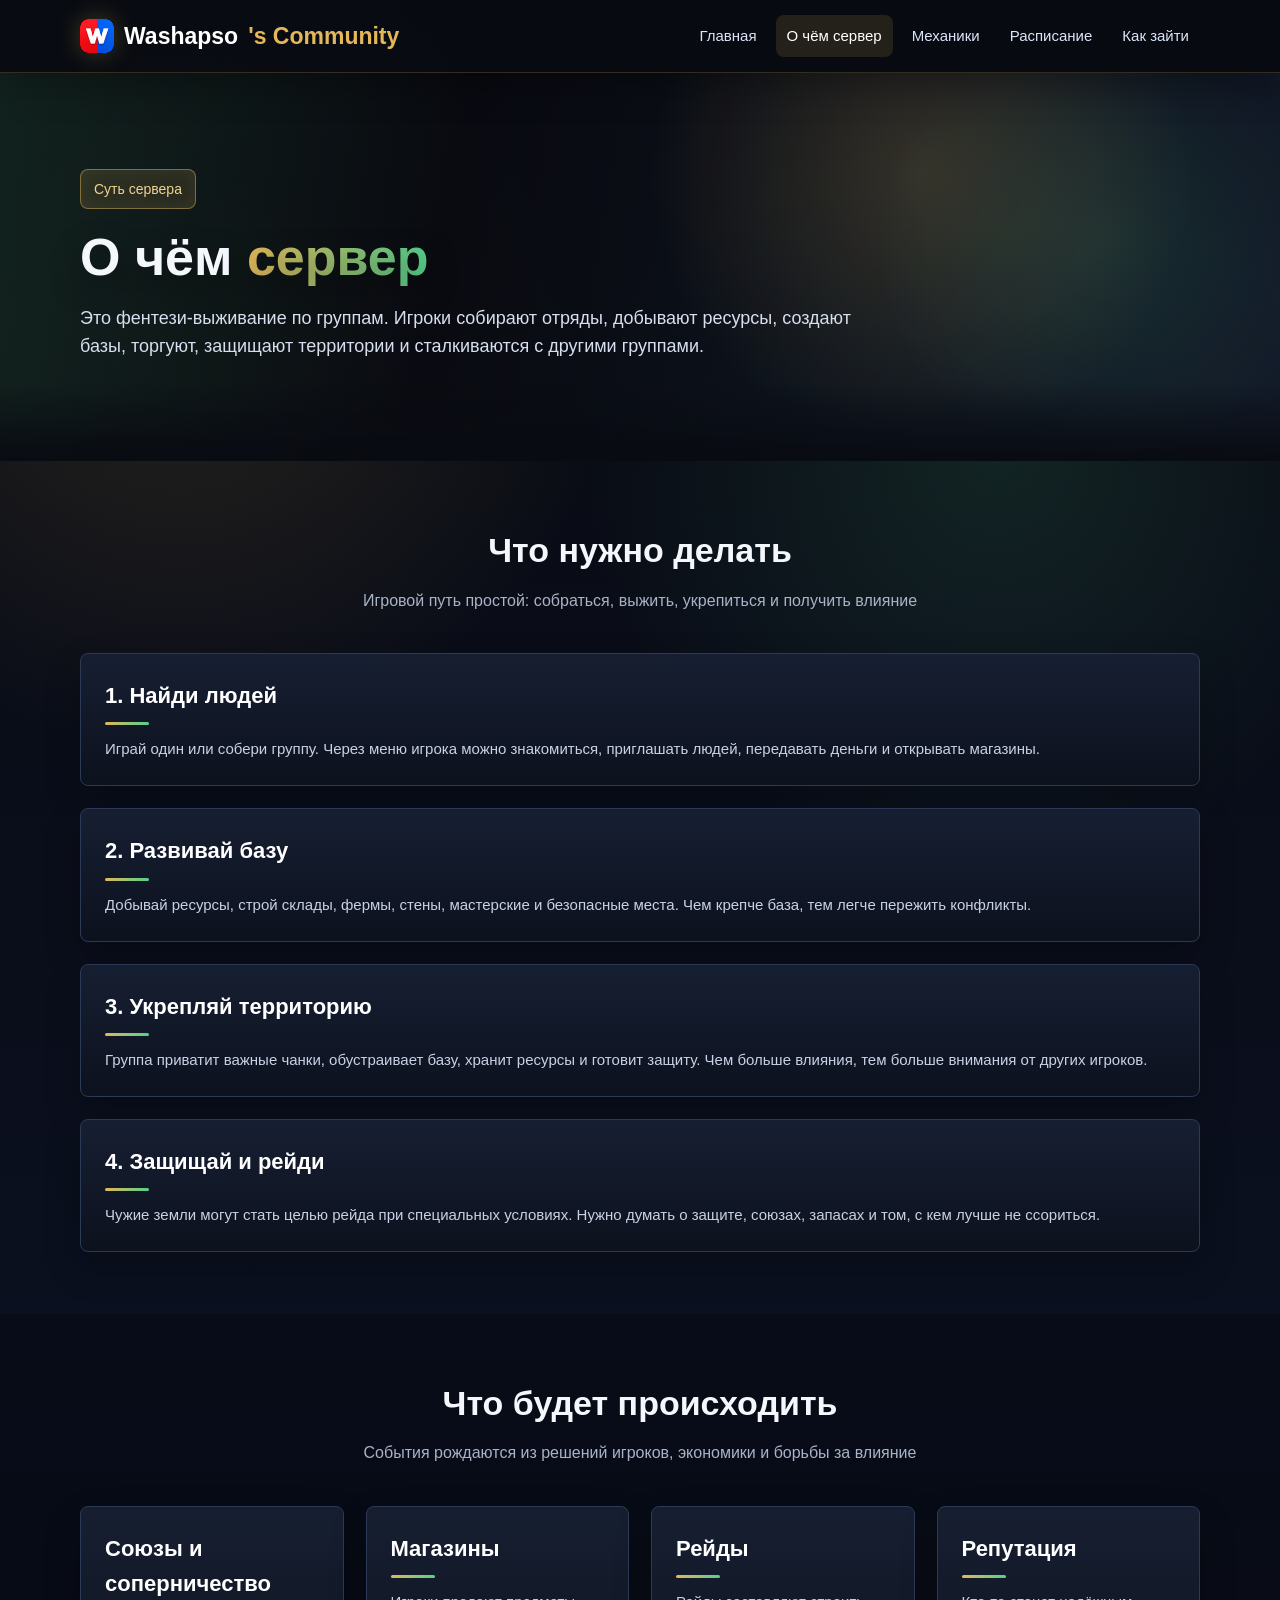
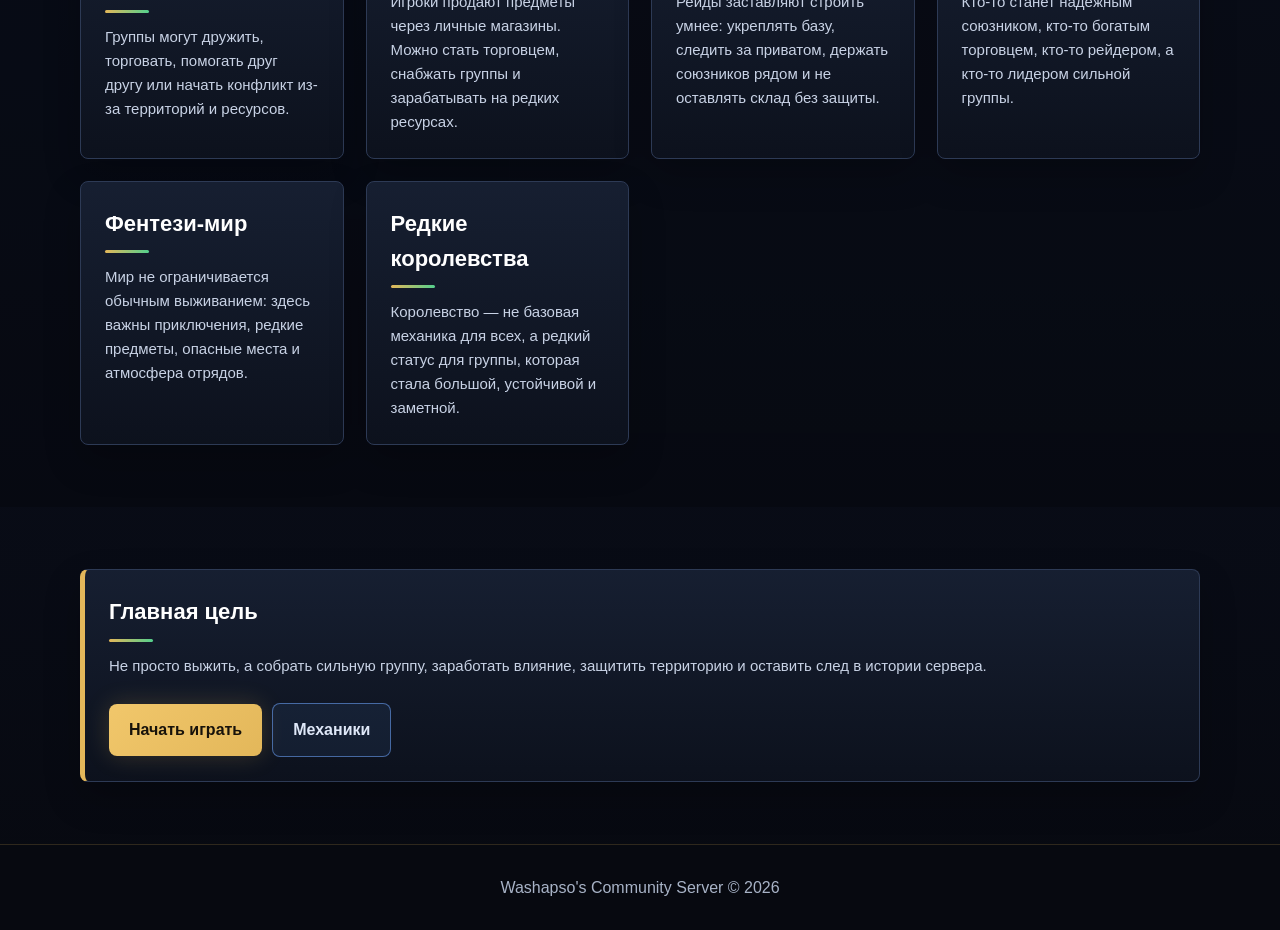
==== commit bd61cad2: "Add files via upload" ====
--- a/about.html
+++ b/about.html
@@ -4,7 +4,7 @@
 <meta charset="UTF-8">
 <meta name="viewport" content="width=device-width, initial-scale=1.0">
 <title>Washapso's Community Server — О чём сервер</title>
-<link rel="stylesheet" href="styles.css?v=5">
+<link rel="stylesheet" href="styles.css?v=6">
 <script src="app.js" defer></script>
 </head>
 <body>
--- a/styles.css
+++ b/styles.css
@@ -163,6 +163,7 @@
   font-weight:800;
   transition:.2s;
 }
+.btn + .btn{margin-left:10px}
 .btn-primary{color:#17120a;background:linear-gradient(135deg,#f1c76b,var(--gold));box-shadow:0 0 24px rgba(227,183,90,.2)}
 .btn-primary:hover{transform:translateY(-2px);filter:brightness(1.05)}
 .btn-secondary{color:#dfe8f8;border:1px solid rgba(109,167,255,.55);background:rgba(109,167,255,.08)}
@@ -201,6 +202,7 @@
   .pill-row{justify-content:center}
   .pill{font-size:13px;padding:7px 9px}
   .btn{min-height:44px;padding:11px 16px}
+  .btn + .btn{margin-left:0}
   .buttons{justify-content:center}
   .time-row{grid-template-columns:1fr}
   .time-cell:first-child{border-right:none;border-bottom:1px solid var(--line)}
